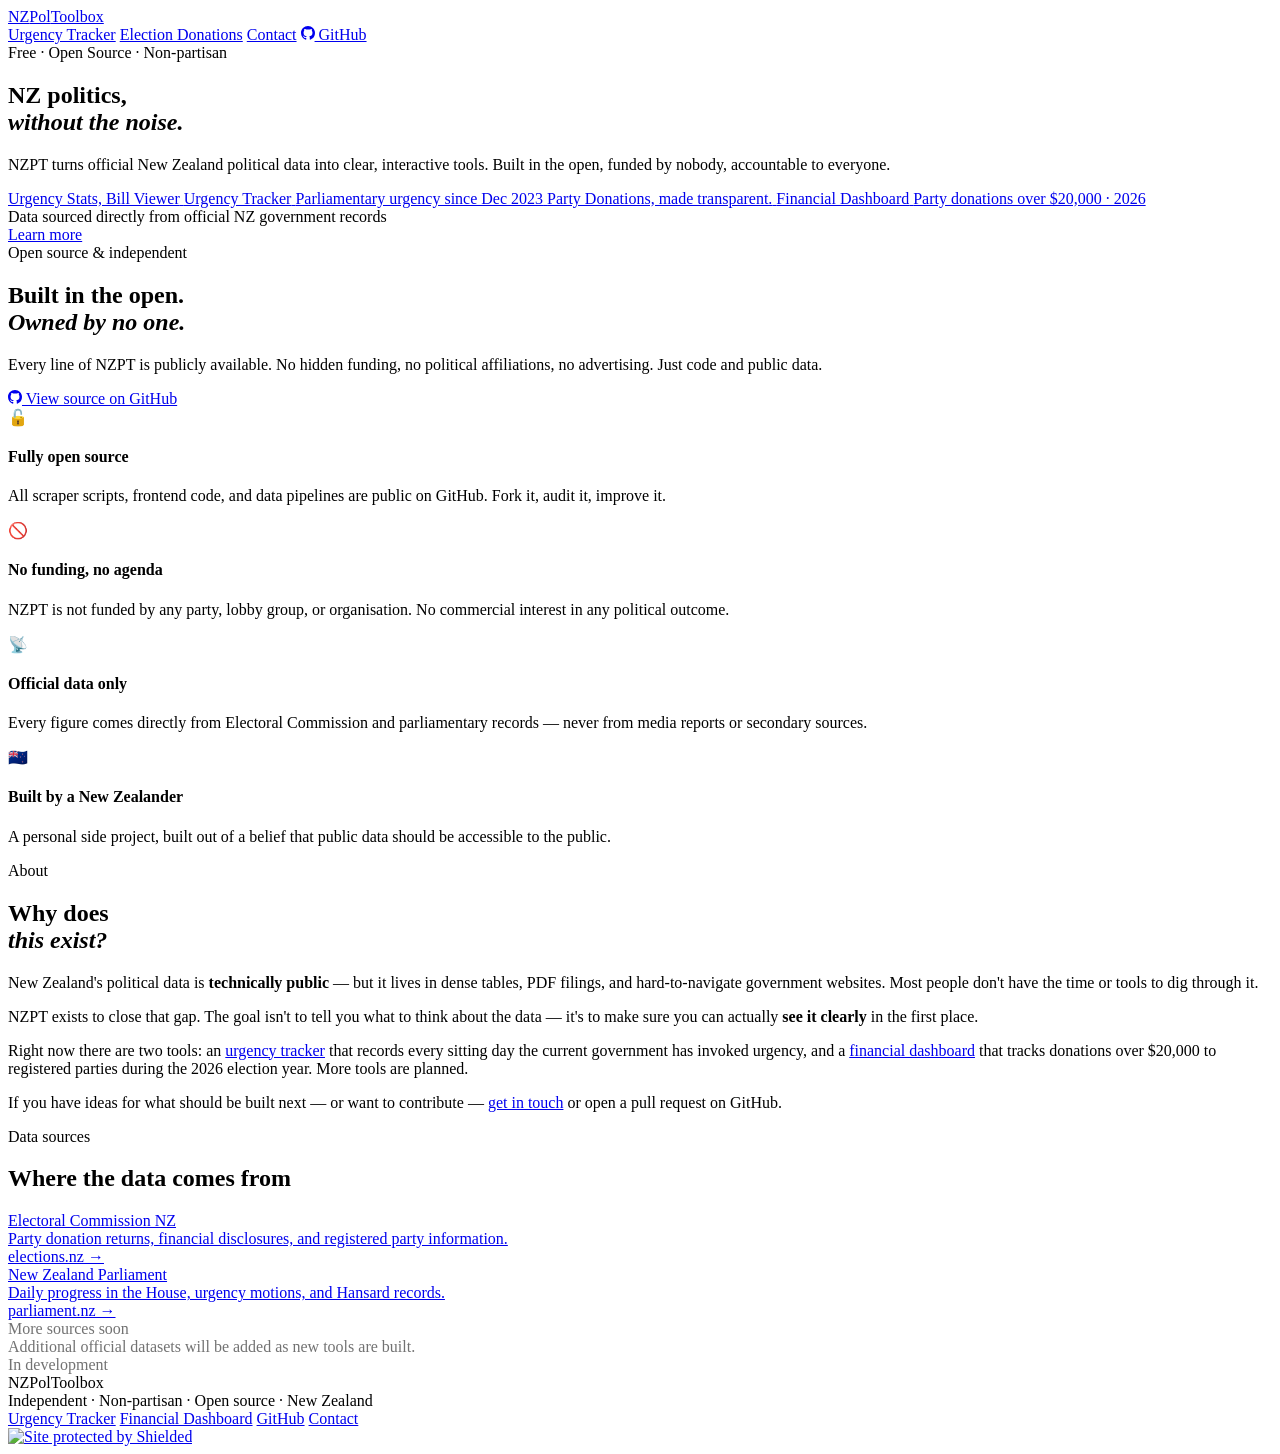
==== Web/index.html @ 0f60c4f2 "Externalise Stylesheet" ====
<!DOCTYPE html>
<html lang="en">
<head>
    <meta charset="UTF-8">
    <meta name="viewport" content="width=device-width, initial-scale=1.0, viewport-fit=cover">
    <title>NZPT · New Zealand Politics Toolbox</title>
    <meta name="description" content="NZPolToolbox is a free, open-source, non-partisan project turning official New Zealand political data into clear interactive tools.">
    <link rel="icon" type="image/ico" href="https://nzpt.cjs.nz/assets/favicon.ico">
    <meta property="og:title" content="NZPT · New Zealand Politics Toolbox">
    <meta property="og:description" content="Free, open-source tools for New Zealand political transparency.">
    <meta property="og:type" content="website">
    <meta property="og:url" content="https://nzpt.cjs.nz">

    <link rel="preconnect" href="https://fonts.googleapis.com">
    <link rel="preconnect" href="https://fonts.gstatic.com" crossorigin>
    <link href="https://fonts.googleapis.com/css2?family=Playfair+Display:ital,wght@0,700;0,900;1,700;1,900&family=DM+Mono:wght@400;500&family=DM+Sans:wght@300;400;500&display=swap" rel="stylesheet">

    <link rel="stylesheet" href="/assets/styles.css">
</head>
<body>

<header class="topbar">
    <a href="/" class="wordmark">NZ<span>Pol</span>Toolbox</a>
    <div class="topbar-links">
        <a href="/urgency/">Urgency Tracker</a>
        <a href="/finances/">Election Donations</a>
        <a href="https://cjs.nz/socials" target="_blank">Contact</a>
        <a href="https://github.com/ItsHammy" target="_blank" class="gh-link">
            <svg width="14" height="14" viewBox="0 0 24 24" fill="currentColor"><path d="M12 0C5.37 0 0 5.37 0 12c0 5.31 3.435 9.795 8.205 11.385.6.105.825-.255.825-.57 0-.285-.015-1.23-.015-2.235-3.015.555-3.795-.735-4.035-1.41-.135-.345-.72-1.41-1.23-1.695-.42-.225-1.02-.78-.015-.795.945-.015 1.62.87 1.845 1.23 1.08 1.815 2.805 1.305 3.495.99.105-.78.42-1.305.765-1.605-2.67-.3-5.46-1.335-5.46-5.925 0-1.305.465-2.385 1.23-3.225-.12-.3-.54-1.53.12-3.18 0 0 1.005-.315 3.3 1.23.96-.27 1.98-.405 3-.405s2.04.135 3 .405c2.295-1.56 3.3-1.23 3.3-1.23.66 1.65.24 2.88.12 3.18.765.84 1.23 1.905 1.23 3.225 0 4.605-2.805 5.625-5.475 5.925.435.375.81 1.095.81 2.22 0 1.605-.015 2.895-.015 3.3 0 .315.225.69.825.57A12.02 12.02 0 0 0 24 12c0-6.63-5.37-12-12-12z"/></svg>
            GitHub
        </a>
    </div>
</header>

<!-- Hero -->
<section class="hero">
    <div class="hero-kicker">Free · Open Source · Non-partisan</div>

    <h1>NZ politics,<br><em>without the noise.</em></h1>

    <p class="hero-sub">
        NZPT turns official New Zealand political data into clear, interactive tools. Built in the open, funded by nobody, accountable to everyone.
    </p>

    <div class="cta-pair">
        <a href="/urgency/" class="cta-btn cta-primary">
            <span class="btn-label">Urgency Stats, Bill Viewer</span>
            <span class="btn-title">Urgency Tracker</span>
            <span class="btn-desc">Parliamentary urgency since Dec 2023</span>
        </a>
        <a href="/finances/" class="cta-btn cta-secondary">
            <span class="btn-label">Party Donations, made transparent.</span>
            <span class="btn-title">Financial Dashboard</span>
            <span class="btn-desc">Party donations over $20,000 · 2026</span>
        </a>
    </div>

    <div class="hero-note">Data sourced directly from official NZ government records</div>

    <a href="#about" class="scroll-hint">Learn more</a>
</section>

<!-- Open Source -->
<section class="oss-section" id="about">
    <div class="oss-inner">
        <div>
            <span class="section-tag">Open source & independent</span>
            <h2>Built in the open.<br><em>Owned by no one.</em></h2>
            <p>Every line of NZPT is publicly available. No hidden funding, no political affiliations, no advertising. Just code and public data.</p>
            <a href="https://github.com/ItsHammy" target="_blank" class="oss-btn">
                <svg width="14" height="14" viewBox="0 0 24 24" fill="currentColor"><path d="M12 0C5.37 0 0 5.37 0 12c0 5.31 3.435 9.795 8.205 11.385.6.105.825-.255.825-.57 0-.285-.015-1.23-.015-2.235-3.015.555-3.795-.735-4.035-1.41-.135-.345-.72-1.41-1.23-1.695-.42-.225-1.02-.78-.015-.795.945-.015 1.62.87 1.845 1.23 1.08 1.815 2.805 1.305 3.495.99.105-.78.42-1.305.765-1.605-2.67-.3-5.46-1.335-5.46-5.925 0-1.305.465-2.385 1.23-3.225-.12-.3-.54-1.53.12-3.18 0 0 1.005-.315 3.3 1.23.96-.27 1.98-.405 3-.405s2.04.135 3 .405c2.295-1.56 3.3-1.23 3.3-1.23.66 1.65.24 2.88.12 3.18.765.84 1.23 1.905 1.23 3.225 0 4.605-2.805 5.625-5.475 5.925.435.375.81 1.095.81 2.22 0 1.605-.015 2.895-.015 3.3 0 .315.225.69.825.57A12.02 12.02 0 0 0 24 12c0-6.63-5.37-12-12-12z"/></svg>
                View source on GitHub
            </a>
        </div>
        <div class="oss-points">
            <div class="oss-point">
                <div class="oss-icon">🔓</div>
                <div>
                    <h4>Fully open source</h4>
                    <p>All scraper scripts, frontend code, and data pipelines are public on GitHub. Fork it, audit it, improve it.</p>
                </div>
            </div>
            <div class="oss-point">
                <div class="oss-icon">🚫</div>
                <div>
                    <h4>No funding, no agenda</h4>
                    <p>NZPT is not funded by any party, lobby group, or organisation. No commercial interest in any political outcome.</p>
                </div>
            </div>
            <div class="oss-point">
                <div class="oss-icon">📡</div>
                <div>
                    <h4>Official data only</h4>
                    <p>Every figure comes directly from Electoral Commission and parliamentary records — never from media reports or secondary sources.</p>
                </div>
            </div>
            <div class="oss-point">
                <div class="oss-icon">🇳🇿</div>
                <div>
                    <h4>Built by a New Zealander</h4>
                    <p>A personal side project, built out of a belief that public data should be accessible to the public.</p>
                </div>
            </div>
        </div>
    </div>
</section>

<!-- Mission -->
<section class="section-border">
    <div class="mission-inner">
        <div class="mission-aside">
            <span class="tag">About</span>
            <h2>Why does<br><em>this exist?</em></h2>
        </div>
        <div class="mission-body">
            <p>
                New Zealand's political data is <strong>technically public</strong> — but it lives in dense tables, PDF filings, and hard-to-navigate government websites. Most people don't have the time or tools to dig through it.
            </p>
            <p>
                NZPT exists to close that gap. The goal isn't to tell you what to think about the data — it's to make sure you can actually <strong>see it clearly</strong> in the first place.
            </p>
            <p>
                Right now there are two tools: an <a href="/urgency/">urgency tracker</a> that records every sitting day the current government has invoked urgency, and a <a href="/financial/">financial dashboard</a> that tracks donations over $20,000 to registered parties during the 2026 election year. More tools are planned.
            </p>
            <p>
                If you have ideas for what should be built next — or want to contribute — <a href="https://cjs.nz/socials" target="_blank">get in touch</a> or open a pull request on GitHub.
            </p>
        </div>
    </div>
</section>

<!-- Data sources -->
<section class="sources-section">
    <div class="sources-inner">
        <span class="tag">Data sources</span>
        <h2>Where the data comes from</h2>
        <div class="sources-grid">
            <a href="https://elections.nz" target="_blank" class="source-card">
                <div class="source-name">Electoral Commission NZ</div>
                <div class="source-desc">Party donation returns, financial disclosures, and registered party information.</div>
                <div class="source-link">elections.nz →</div>
            </a>
            <a href="https://parliament.nz" target="_blank" class="source-card">
                <div class="source-name">New Zealand Parliament</div>
                <div class="source-desc">Daily progress in the House, urgency motions, and Hansard records.</div>
                <div class="source-link">parliament.nz →</div>
            </a>
            <div class="source-card" style="cursor:default; opacity:0.55">
                <div class="source-name">More sources soon</div>
                <div class="source-desc">Additional official datasets will be added as new tools are built.</div>
                <div class="source-link">In development</div>
            </div>
        </div>
    </div>
</section>

<!-- Footer -->
<footer class="site-footer">
    <div>
        <div class="footer-wordmark">NZ<span>Pol</span>Toolbox</div>
        <div class="footer-copy">Independent · Non-partisan · Open source · New Zealand</div>
    </div>
    <div class="footer-links">
        <a href="/urgency/">Urgency Tracker</a>
        <a href="/financial/">Financial Dashboard</a>
        <a href="https://github.com/ItsHammy" target="_blank">GitHub</a>
        <a href="https://cjs.nz/socials" target="_blank">Contact</a>
    </div>
    <a href="#" id="shielded-logo">
        <img alt="Site protected by Shielded" src="https://shielded.co.nz/img/custom-logo.png" height="48" width="48">
    </a>
</footer>

<script src="https://staticcdn.co.nz/embed/embed.js"></script>
<script>
    window.onload = function () {
        var frameName = new ds07o6pcmkorn({
            openElementId: "#shielded-logo",
            modalID: "modal",
        });
        frameName.init();
    };
</script>

</body>
</html>
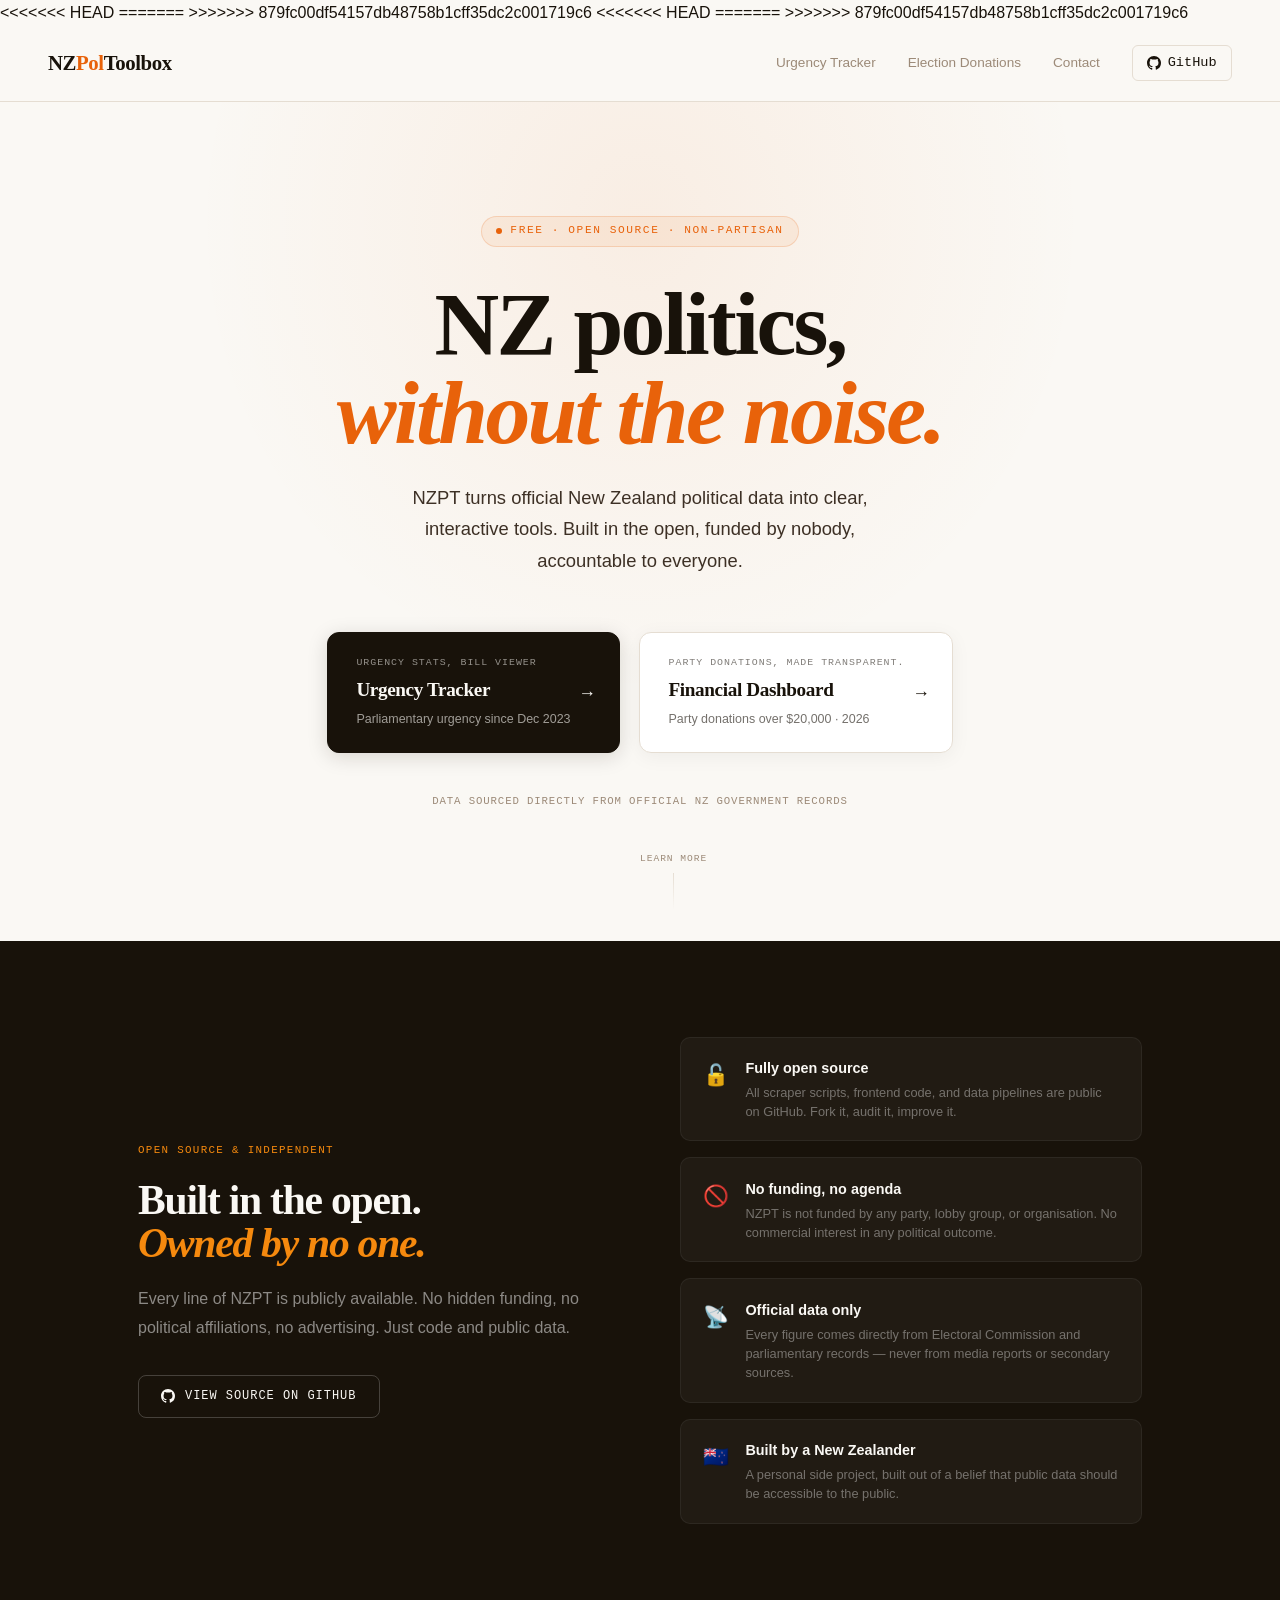
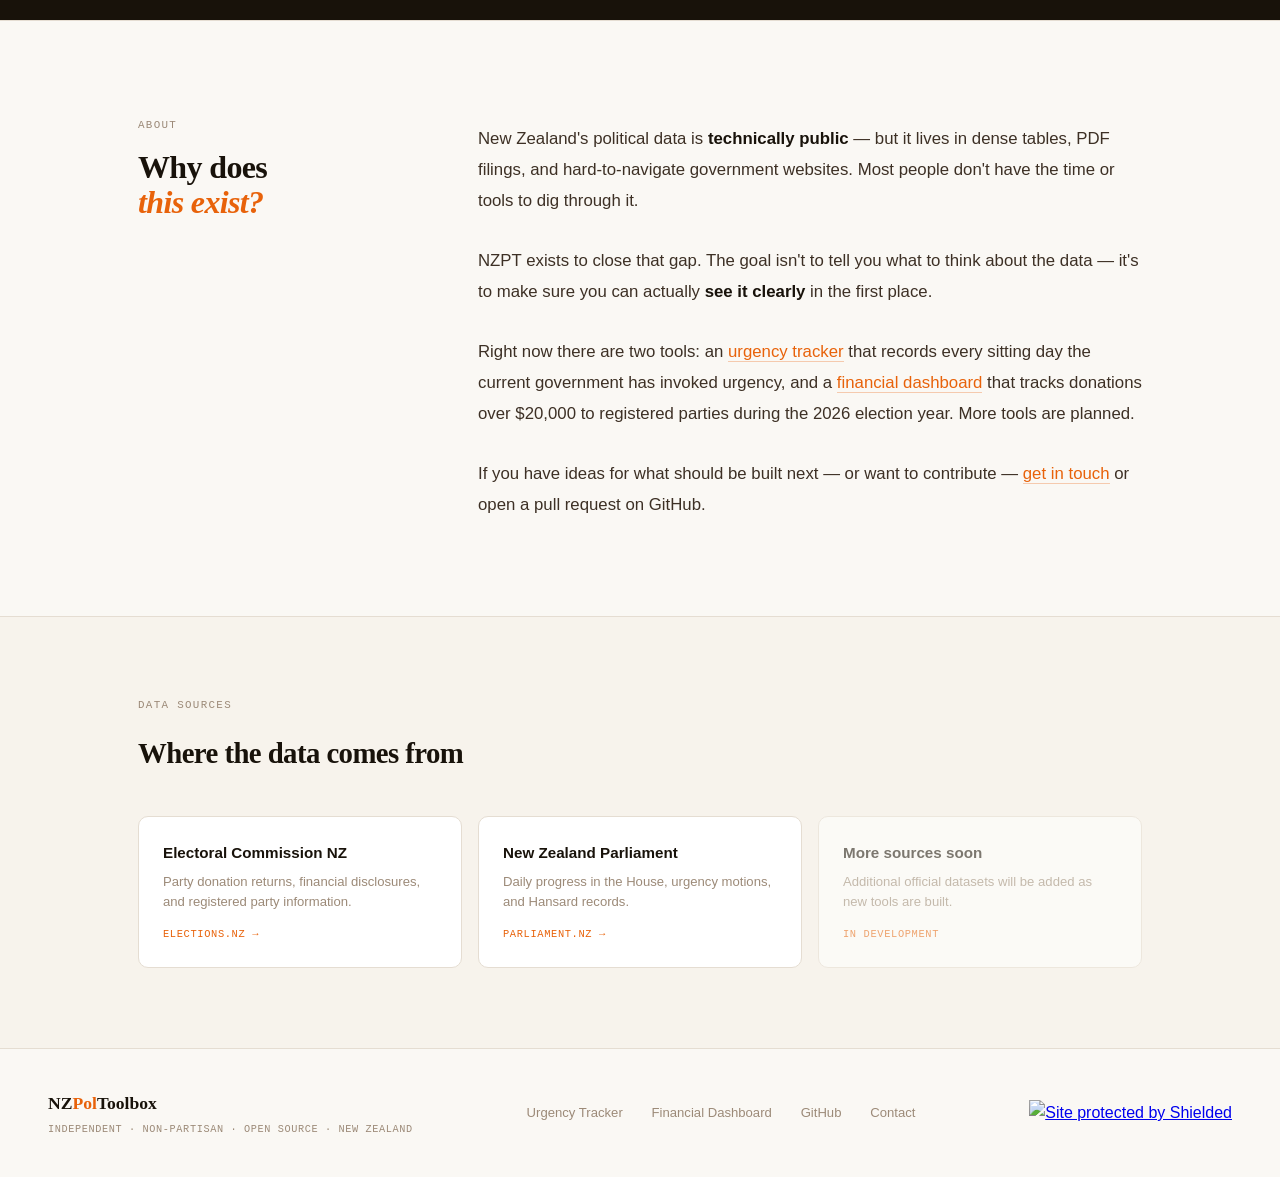
==== commit 710f52a1: "Merge branch 'main' of https://github.com/ItsHammy/nzpt" ====
--- a/Web/index.html
+++ b/Web/index.html
@@ -3,10 +3,17 @@
 <head>
     <meta charset="UTF-8">
     <meta name="viewport" content="width=device-width, initial-scale=1.0, viewport-fit=cover">
+<<<<<<< HEAD
+    <title>NZPT — New Zealand Politics Toolbox</title>
+    <meta name="description" content="NZPolToolbox is a free, open-source, non-partisan project turning official New Zealand political data into clear interactive tools.">
+    <link rel="icon" type="image/ico" href="https://nzpt.cjs.nz/assets/favicon.ico">
+    <meta property="og:title" content="NZPT — New Zealand Politics Toolbox">
+=======
     <title>NZPT · New Zealand Politics Toolbox</title>
     <meta name="description" content="NZPolToolbox is a free, open-source, non-partisan project turning official New Zealand political data into clear interactive tools.">
     <link rel="icon" type="image/ico" href="https://nzpt.cjs.nz/assets/favicon.ico">
     <meta property="og:title" content="NZPT · New Zealand Politics Toolbox">
+>>>>>>> 879fc00df54157db48758b1cff35dc2c001719c6
     <meta property="og:description" content="Free, open-source tools for New Zealand political transparency.">
     <meta property="og:type" content="website">
     <meta property="og:url" content="https://nzpt.cjs.nz">
@@ -15,7 +22,597 @@
     <link rel="preconnect" href="https://fonts.gstatic.com" crossorigin>
     <link href="https://fonts.googleapis.com/css2?family=Playfair+Display:ital,wght@0,700;0,900;1,700;1,900&family=DM+Mono:wght@400;500&family=DM+Sans:wght@300;400;500&display=swap" rel="stylesheet">
 
-    <link rel="stylesheet" href="/assets/styles.css">
+<<<<<<< HEAD
+    <link rel="stylesheet" href="assets/styles.css">
+=======
+    <style>
+        :root {
+            --cream:   #f7f3ec;
+            --paper:   #faf8f4;
+            --white:   #ffffff;
+            --ink:     #18120a;
+            --ink2:    #3d3025;
+            --muted:   #9c8a78;
+            --border:  #e5ddd2;
+            --orange:  #e8620a;
+            --orange2: #f5890e;
+            --font-display: 'Playfair Display', Georgia, serif;
+            --font-body:    'DM Sans', sans-serif;
+            --font-mono:    'DM Mono', monospace;
+        }
+
+        *, *::before, *::after { box-sizing: border-box; margin: 0; padding: 0; }
+
+        html { scroll-behavior: smooth; }
+
+        body {
+            background: var(--paper);
+            color: var(--ink);
+            font-family: var(--font-body);
+            font-size: 16px;
+            line-height: 1.6;
+            min-height: 100vh;
+        }
+
+        /* ── Topbar ── */
+        .topbar {
+            display: flex;
+            align-items: center;
+            justify-content: space-between;
+            padding: 1.2rem 3rem;
+            border-bottom: 1px solid var(--border);
+            background: var(--paper);
+            position: sticky;
+            top: 0;
+            z-index: 50;
+        }
+
+        .wordmark {
+            font-family: var(--font-display);
+            font-size: 1.3rem;
+            font-weight: 900;
+            color: var(--ink);
+            letter-spacing: -0.02em;
+            text-decoration: none;
+        }
+
+        .wordmark span { color: var(--orange); }
+
+        .topbar-links {
+            display: flex;
+            align-items: center;
+            gap: 2rem;
+        }
+
+        .topbar-links a {
+            font-size: 0.85rem;
+            color: var(--muted);
+            text-decoration: none;
+            font-weight: 500;
+            transition: color 0.15s;
+        }
+
+        .topbar-links a:hover { color: var(--ink); }
+
+        .gh-link {
+            display: inline-flex;
+            align-items: center;
+            gap: 0.4rem;
+            font-family: var(--font-mono);
+            font-size: 0.72rem;
+            color: var(--ink) !important;
+            border: 1px solid var(--border);
+            padding: 0.4rem 0.9rem;
+            border-radius: 6px;
+            transition: border-color 0.15s !important;
+        }
+
+        .gh-link:hover { border-color: var(--ink) !important; }
+
+        /* ── Hero ── */
+        .hero {
+            min-height: calc(100vh - 61px);
+            display: flex;
+            flex-direction: column;
+            align-items: center;
+            justify-content: center;
+            text-align: center;
+            padding: 5rem 2rem 6rem;
+            position: relative;
+        }
+
+        .hero::before {
+            content: '';
+            position: absolute;
+            top: 0; left: 50%;
+            transform: translateX(-50%);
+            width: 900px;
+            height: 600px;
+            background: radial-gradient(ellipse at 50% 20%, rgba(232,98,10,0.07) 0%, transparent 70%);
+            pointer-events: none;
+        }
+
+        .hero-kicker {
+            display: inline-flex;
+            align-items: center;
+            gap: 0.5rem;
+            font-family: var(--font-mono);
+            font-size: 0.7rem;
+            text-transform: uppercase;
+            letter-spacing: 0.14em;
+            color: var(--orange);
+            background: rgba(232,98,10,0.07);
+            border: 1px solid rgba(232,98,10,0.18);
+            padding: 0.35rem 0.9rem;
+            border-radius: 20px;
+            margin-bottom: 2rem;
+            animation: fadeUp 0.5s ease 0.1s both;
+        }
+
+        .hero-kicker::before {
+            content: '';
+            width: 6px; height: 6px;
+            background: var(--orange);
+            border-radius: 50%;
+            animation: blink 2s ease infinite;
+        }
+
+        @keyframes blink {
+            0%, 100% { opacity: 1; }
+            50%       { opacity: 0.3; }
+        }
+
+        .hero h1 {
+            font-family: var(--font-display);
+            font-size: clamp(3.2rem, 7vw, 6.5rem);
+            font-weight: 900;
+            line-height: 1.0;
+            letter-spacing: -0.03em;
+            color: var(--ink);
+            max-width: 820px;
+            margin-bottom: 1.5rem;
+            animation: fadeUp 0.5s ease 0.2s both;
+        }
+
+        .hero h1 em {
+            font-style: italic;
+            color: var(--orange);
+        }
+
+        .hero-sub {
+            font-size: 1.15rem;
+            color: var(--ink2);
+            max-width: 500px;
+            font-weight: 300;
+            line-height: 1.7;
+            margin-bottom: 3.5rem;
+            animation: fadeUp 0.5s ease 0.3s both;
+        }
+
+        /* ── CTA buttons ── */
+        .cta-pair {
+            display: flex;
+            gap: 1.2rem;
+            flex-wrap: wrap;
+            justify-content: center;
+            margin-bottom: 2.5rem;
+            animation: fadeUp 0.5s ease 0.4s both;
+        }
+
+        .cta-btn {
+            display: flex;
+            flex-direction: column;
+            align-items: flex-start;
+            gap: 0.25rem;
+            padding: 1.4rem 3rem 1.4rem 1.8rem;
+            border-radius: 12px;
+            text-decoration: none;
+            min-width: 240px;
+            transition: all 0.22s cubic-bezier(0.2,0.9,0.4,1.1);
+            position: relative;
+            overflow: hidden;
+        }
+
+        .cta-btn::after {
+            content: '→';
+            position: absolute;
+            right: 1.4rem;
+            top: 50%;
+            transform: translateY(-50%);
+            font-size: 1.1rem;
+            transition: transform 0.2s;
+        }
+
+        .cta-btn:hover { transform: translateY(-4px); }
+        .cta-btn:hover::after { transform: translateY(-50%) translateX(5px); }
+
+        .btn-label {
+            font-family: var(--font-mono);
+            font-size: 0.62rem;
+            text-transform: uppercase;
+            letter-spacing: 0.1em;
+            opacity: 0.55;
+        }
+
+        .btn-title {
+            font-family: var(--font-display);
+            font-size: 1.2rem;
+            font-weight: 700;
+            letter-spacing: -0.02em;
+        }
+
+        .btn-desc {
+            font-size: 0.78rem;
+            opacity: 0.6;
+            font-weight: 400;
+        }
+
+        .cta-primary {
+            background: var(--ink);
+            color: var(--paper);
+            border: 1px solid var(--ink);
+            box-shadow: 0 4px 20px rgba(24,18,10,0.15);
+        }
+
+        .cta-primary:hover {
+            box-shadow: 0 14px 36px rgba(24,18,10,0.22);
+        }
+
+        .cta-secondary {
+            background: var(--white);
+            color: var(--ink);
+            border: 1px solid var(--border);
+            box-shadow: 0 4px 20px rgba(24,18,10,0.05);
+        }
+
+        .cta-secondary:hover {
+            border-color: var(--orange);
+            box-shadow: 0 14px 36px rgba(232,98,10,0.12);
+        }
+
+        .hero-note {
+            font-family: var(--font-mono);
+            font-size: 0.67rem;
+            color: var(--muted);
+            text-transform: uppercase;
+            letter-spacing: 0.08em;
+            animation: fadeUp 0.5s ease 0.5s both;
+        }
+
+        .scroll-hint {
+            position: absolute;
+            bottom: 2rem;
+            left: 50%;
+            transform: translateX(-50%);
+            display: flex;
+            flex-direction: column;
+            align-items: center;
+            gap: 0.4rem;
+            font-family: var(--font-mono);
+            font-size: 0.6rem;
+            text-transform: uppercase;
+            letter-spacing: 0.1em;
+            color: var(--muted);
+            animation: fadeUp 0.5s ease 0.9s both;
+            text-decoration: none;
+        }
+
+        .scroll-hint::after {
+            content: '';
+            width: 1px;
+            height: 36px;
+            background: linear-gradient(to bottom, var(--border), transparent);
+            animation: scrollDrop 1.8s ease infinite;
+        }
+
+        @keyframes scrollDrop {
+            0%   { transform: scaleY(0); transform-origin: top; opacity: 1; }
+            50%  { transform: scaleY(1); transform-origin: top; opacity: 1; }
+            51%  { transform: scaleY(1); transform-origin: bottom; }
+            100% { transform: scaleY(0); transform-origin: bottom; opacity: 0; }
+        }
+
+        /* ── Shared section styles ── */
+        .section-border { border-top: 1px solid var(--border); }
+
+        /* ── OSS section ── */
+        .oss-section {
+            background: var(--ink);
+            color: var(--paper);
+            border-top: none;
+        }
+
+        .oss-inner {
+            max-width: 1100px;
+            margin: 0 auto;
+            padding: 6rem 3rem;
+            display: grid;
+            grid-template-columns: 1fr 1fr;
+            gap: 5rem;
+            align-items: center;
+        }
+
+        .section-tag {
+            font-family: var(--font-mono);
+            font-size: 0.68rem;
+            text-transform: uppercase;
+            letter-spacing: 0.12em;
+            color: var(--orange2);
+            display: block;
+            margin-bottom: 1.2rem;
+        }
+
+        .oss-inner h2 {
+            font-family: var(--font-display);
+            font-size: 2.6rem;
+            font-weight: 900;
+            letter-spacing: -0.03em;
+            line-height: 1.05;
+            color: var(--paper);
+            margin-bottom: 1.2rem;
+        }
+
+        .oss-inner h2 em { font-style: italic; color: var(--orange2); }
+
+        .oss-inner > div > p {
+            font-size: 1rem;
+            color: rgba(255,255,255,0.5);
+            line-height: 1.8;
+            font-weight: 300;
+            margin-bottom: 2rem;
+        }
+
+        .oss-btn {
+            display: inline-flex;
+            align-items: center;
+            gap: 0.6rem;
+            font-family: var(--font-mono);
+            font-size: 0.75rem;
+            text-transform: uppercase;
+            letter-spacing: 0.08em;
+            color: var(--paper);
+            border: 1px solid rgba(255,255,255,0.2);
+            padding: 0.7rem 1.4rem;
+            border-radius: 8px;
+            text-decoration: none;
+            transition: all 0.15s;
+        }
+
+        .oss-btn:hover {
+            background: rgba(255,255,255,0.06);
+            border-color: rgba(255,255,255,0.4);
+        }
+
+        .oss-points {
+            display: flex;
+            flex-direction: column;
+            gap: 1rem;
+        }
+
+        .oss-point {
+            display: flex;
+            gap: 1rem;
+            align-items: flex-start;
+            padding: 1.2rem 1.4rem;
+            background: rgba(255,255,255,0.04);
+            border: 1px solid rgba(255,255,255,0.06);
+            border-radius: 10px;
+        }
+
+        .oss-icon { font-size: 1.3rem; flex-shrink: 0; margin-top: 0.1rem; }
+
+        .oss-point h4 {
+            font-size: 0.9rem;
+            font-weight: 600;
+            color: var(--paper);
+            margin-bottom: 0.2rem;
+        }
+
+        .oss-point p {
+            font-size: 0.8rem;
+            color: rgba(255,255,255,0.38);
+            line-height: 1.5;
+        }
+
+        /* ── Mission section ── */
+        .mission-inner {
+            max-width: 1100px;
+            margin: 0 auto;
+            padding: 6rem 3rem;
+            display: grid;
+            grid-template-columns: 260px 1fr;
+            gap: 5rem;
+            align-items: start;
+        }
+
+        .mission-aside {
+            position: sticky;
+            top: 100px;
+        }
+
+        .mission-aside .tag {
+            font-family: var(--font-mono);
+            font-size: 0.68rem;
+            text-transform: uppercase;
+            letter-spacing: 0.12em;
+            color: var(--muted);
+            display: block;
+            margin-bottom: 1rem;
+        }
+
+        .mission-aside h2 {
+            font-family: var(--font-display);
+            font-size: 2rem;
+            font-weight: 700;
+            letter-spacing: -0.02em;
+            line-height: 1.1;
+            color: var(--ink);
+        }
+
+        .mission-aside h2 em { font-style: italic; color: var(--orange); }
+
+        .mission-body {
+            display: flex;
+            flex-direction: column;
+            gap: 1.8rem;
+            padding-top: 0.4rem;
+        }
+
+        .mission-body p {
+            font-size: 1.05rem;
+            color: var(--ink2);
+            line-height: 1.85;
+            font-weight: 300;
+        }
+
+        .mission-body strong { font-weight: 600; color: var(--ink); }
+
+        .mission-body a {
+            color: var(--orange);
+            text-decoration: none;
+            border-bottom: 1px solid rgba(232,98,10,0.3);
+            transition: border-color 0.15s;
+        }
+
+        .mission-body a:hover { border-color: var(--orange); }
+
+        /* ── Sources section ── */
+        .sources-section {
+            background: var(--cream);
+            border-top: 1px solid var(--border);
+        }
+
+        .sources-inner {
+            max-width: 1100px;
+            margin: 0 auto;
+            padding: 5rem 3rem;
+        }
+
+        .sources-inner .tag {
+            font-family: var(--font-mono);
+            font-size: 0.68rem;
+            text-transform: uppercase;
+            letter-spacing: 0.12em;
+            color: var(--muted);
+            display: block;
+            margin-bottom: 1rem;
+        }
+
+        .sources-inner h2 {
+            font-family: var(--font-display);
+            font-size: 1.8rem;
+            font-weight: 700;
+            letter-spacing: -0.02em;
+            color: var(--ink);
+            margin-bottom: 2.5rem;
+        }
+
+        .sources-grid {
+            display: grid;
+            grid-template-columns: repeat(3, 1fr);
+            gap: 1rem;
+        }
+
+        .source-card {
+            background: var(--white);
+            border: 1px solid var(--border);
+            border-radius: 10px;
+            padding: 1.5rem;
+            text-decoration: none;
+            color: inherit;
+            display: flex;
+            flex-direction: column;
+            gap: 0.4rem;
+            transition: all 0.15s;
+        }
+
+        .source-card:hover {
+            border-color: var(--orange);
+            box-shadow: 0 4px 16px rgba(232,98,10,0.08);
+        }
+
+        .source-name { font-size: 0.95rem; font-weight: 600; color: var(--ink); }
+        .source-desc { font-size: 0.82rem; color: var(--muted); line-height: 1.5; }
+
+        .source-link {
+            font-family: var(--font-mono);
+            font-size: 0.65rem;
+            color: var(--orange);
+            text-transform: uppercase;
+            letter-spacing: 0.06em;
+            margin-top: 0.5rem;
+        }
+
+        /* ── Footer ── */
+        .site-footer {
+            border-top: 1px solid var(--border);
+            padding: 2.5rem 3rem;
+            display: flex;
+            align-items: center;
+            justify-content: space-between;
+            flex-wrap: wrap;
+            gap: 1.5rem;
+        }
+
+        .footer-wordmark {
+            font-family: var(--font-display);
+            font-size: 1.1rem;
+            font-weight: 700;
+            color: var(--ink);
+        }
+
+        .footer-wordmark span { color: var(--orange); }
+
+        .footer-copy {
+            font-family: var(--font-mono);
+            font-size: 0.64rem;
+            color: var(--muted);
+            text-transform: uppercase;
+            letter-spacing: 0.06em;
+            margin-top: 0.25rem;
+        }
+
+        .footer-links {
+            display: flex;
+            gap: 1.8rem;
+        }
+
+        .footer-links a {
+            font-size: 0.82rem;
+            color: var(--muted);
+            text-decoration: none;
+            transition: color 0.15s;
+        }
+
+        .footer-links a:hover { color: var(--ink); }
+
+        /* ── Animations ── */
+        @keyframes fadeUp {
+            from { opacity: 0; transform: translateY(18px); }
+            to   { opacity: 1; transform: translateY(0); }
+        }
+
+        /* ── Responsive ── */
+        @media (max-width: 860px) {
+            .topbar { padding: 1rem 1.5rem; }
+            .topbar-links a:not(.gh-link) { display: none; }
+            .hero { padding: 4rem 1.5rem 6rem; }
+            .cta-pair { gap: 0.8rem; }
+            .oss-inner { grid-template-columns: 1fr; gap: 3rem; padding: 4rem 1.5rem; }
+            .mission-inner { grid-template-columns: 1fr; gap: 2rem; padding: 4rem 1.5rem; }
+            .mission-aside { position: static; }
+            .sources-inner { padding: 4rem 1.5rem; }
+            .sources-grid { grid-template-columns: 1fr; }
+            .site-footer { padding: 2rem 1.5rem; flex-direction: column; align-items: flex-start; }
+        }
+
+        @media (max-width: 540px) {
+            .hero h1 { font-size: 2.8rem; }
+            .cta-btn { min-width: 100%; }
+            .cta-pair { flex-direction: column; }
+        }
+    </style>
+>>>>>>> 879fc00df54157db48758b1cff35dc2c001719c6
 </head>
 <body>
 
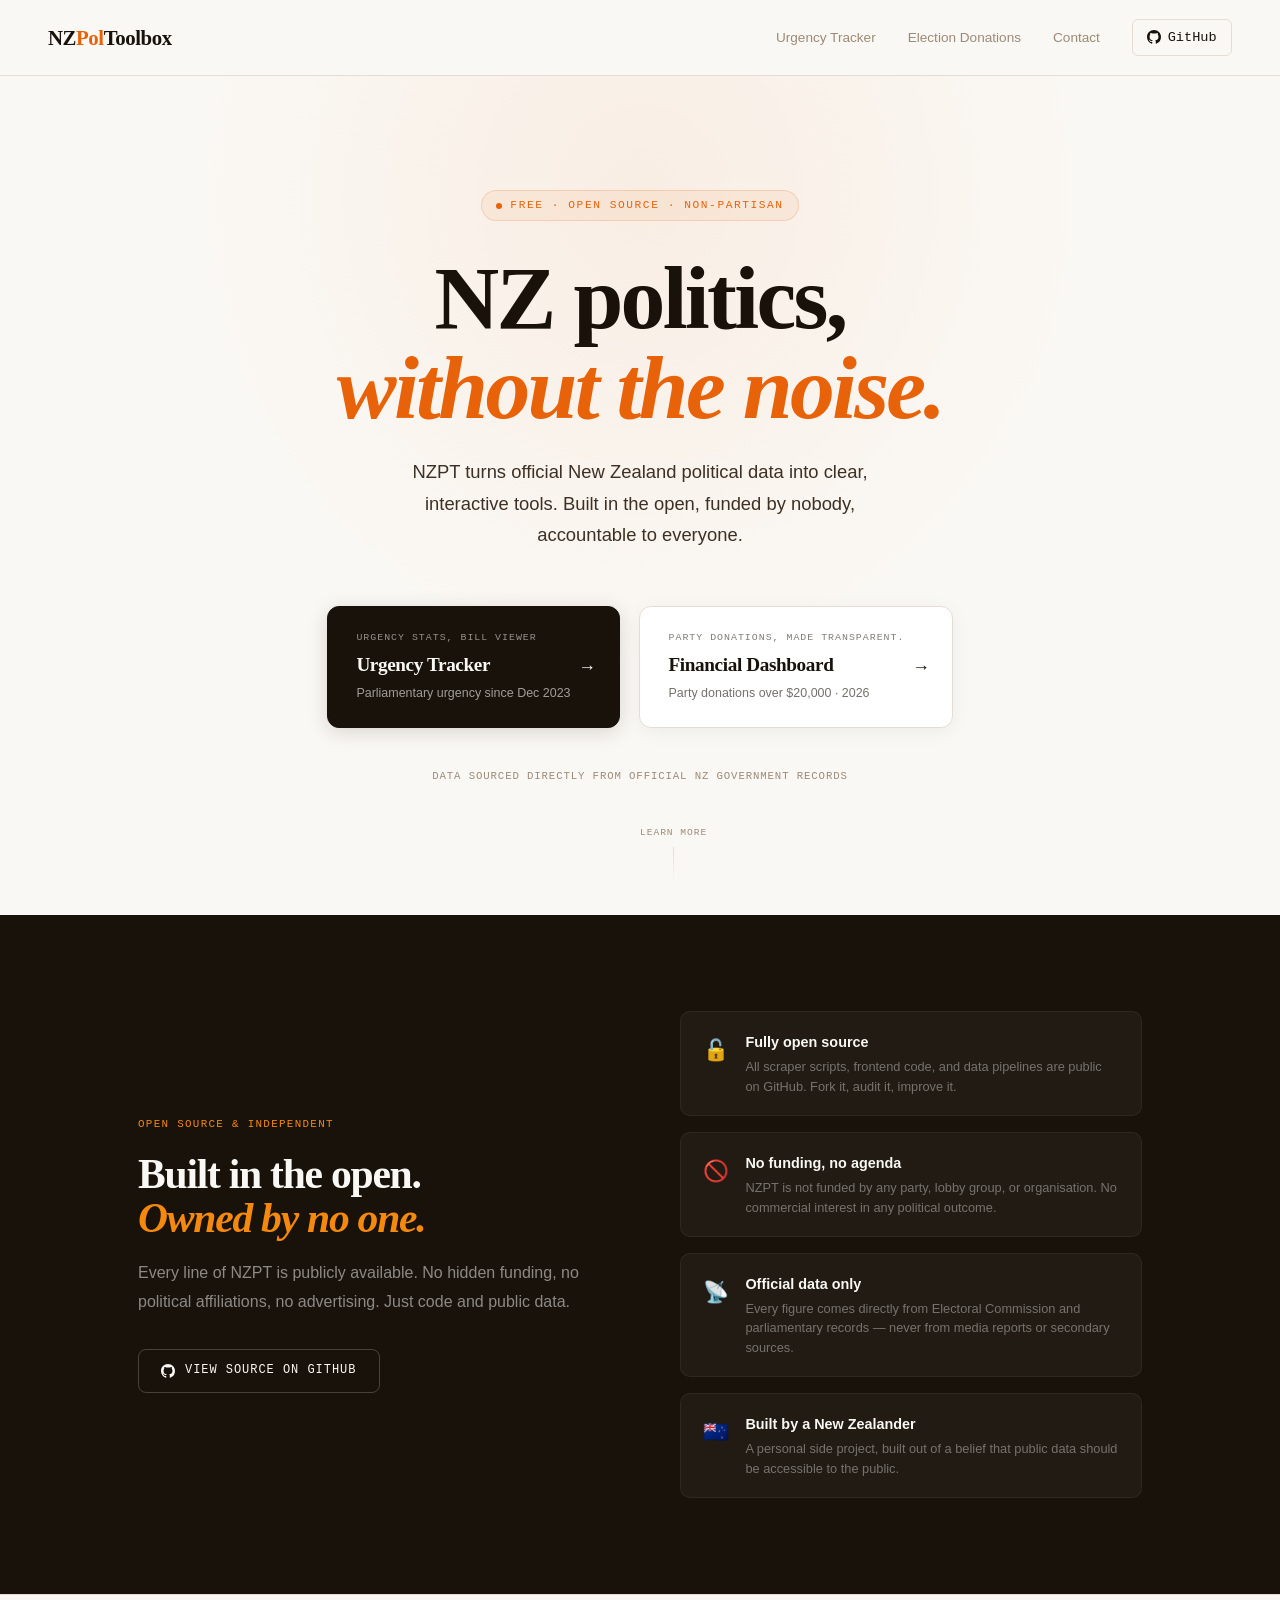
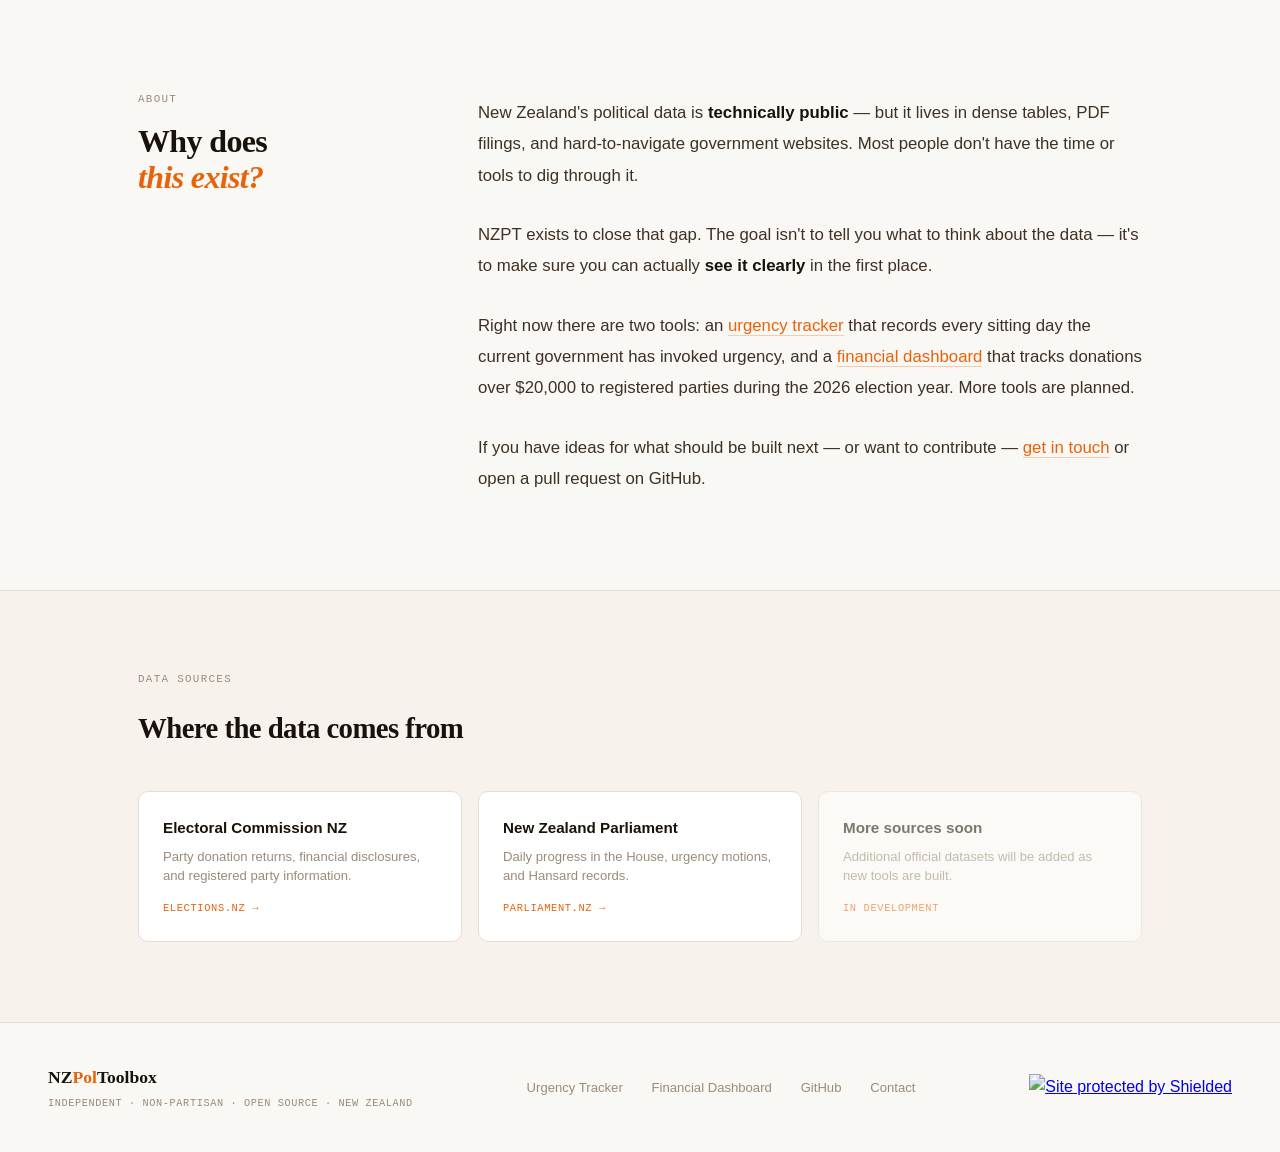
==== commit f1331125: "Fix Merge Conflicts" ====
--- a/Web/index.html
+++ b/Web/index.html
@@ -3,17 +3,10 @@
 <head>
     <meta charset="UTF-8">
     <meta name="viewport" content="width=device-width, initial-scale=1.0, viewport-fit=cover">
-<<<<<<< HEAD
     <title>NZPT — New Zealand Politics Toolbox</title>
     <meta name="description" content="NZPolToolbox is a free, open-source, non-partisan project turning official New Zealand political data into clear interactive tools.">
     <link rel="icon" type="image/ico" href="https://nzpt.cjs.nz/assets/favicon.ico">
     <meta property="og:title" content="NZPT — New Zealand Politics Toolbox">
-=======
-    <title>NZPT · New Zealand Politics Toolbox</title>
-    <meta name="description" content="NZPolToolbox is a free, open-source, non-partisan project turning official New Zealand political data into clear interactive tools.">
-    <link rel="icon" type="image/ico" href="https://nzpt.cjs.nz/assets/favicon.ico">
-    <meta property="og:title" content="NZPT · New Zealand Politics Toolbox">
->>>>>>> 879fc00df54157db48758b1cff35dc2c001719c6
     <meta property="og:description" content="Free, open-source tools for New Zealand political transparency.">
     <meta property="og:type" content="website">
     <meta property="og:url" content="https://nzpt.cjs.nz">
@@ -22,597 +15,7 @@
     <link rel="preconnect" href="https://fonts.gstatic.com" crossorigin>
     <link href="https://fonts.googleapis.com/css2?family=Playfair+Display:ital,wght@0,700;0,900;1,700;1,900&family=DM+Mono:wght@400;500&family=DM+Sans:wght@300;400;500&display=swap" rel="stylesheet">
 
-<<<<<<< HEAD
-    <link rel="stylesheet" href="assets/styles.css">
-=======
-    <style>
-        :root {
-            --cream:   #f7f3ec;
-            --paper:   #faf8f4;
-            --white:   #ffffff;
-            --ink:     #18120a;
-            --ink2:    #3d3025;
-            --muted:   #9c8a78;
-            --border:  #e5ddd2;
-            --orange:  #e8620a;
-            --orange2: #f5890e;
-            --font-display: 'Playfair Display', Georgia, serif;
-            --font-body:    'DM Sans', sans-serif;
-            --font-mono:    'DM Mono', monospace;
-        }
-
-        *, *::before, *::after { box-sizing: border-box; margin: 0; padding: 0; }
-
-        html { scroll-behavior: smooth; }
-
-        body {
-            background: var(--paper);
-            color: var(--ink);
-            font-family: var(--font-body);
-            font-size: 16px;
-            line-height: 1.6;
-            min-height: 100vh;
-        }
-
-        /* ── Topbar ── */
-        .topbar {
-            display: flex;
-            align-items: center;
-            justify-content: space-between;
-            padding: 1.2rem 3rem;
-            border-bottom: 1px solid var(--border);
-            background: var(--paper);
-            position: sticky;
-            top: 0;
-            z-index: 50;
-        }
-
-        .wordmark {
-            font-family: var(--font-display);
-            font-size: 1.3rem;
-            font-weight: 900;
-            color: var(--ink);
-            letter-spacing: -0.02em;
-            text-decoration: none;
-        }
-
-        .wordmark span { color: var(--orange); }
-
-        .topbar-links {
-            display: flex;
-            align-items: center;
-            gap: 2rem;
-        }
-
-        .topbar-links a {
-            font-size: 0.85rem;
-            color: var(--muted);
-            text-decoration: none;
-            font-weight: 500;
-            transition: color 0.15s;
-        }
-
-        .topbar-links a:hover { color: var(--ink); }
-
-        .gh-link {
-            display: inline-flex;
-            align-items: center;
-            gap: 0.4rem;
-            font-family: var(--font-mono);
-            font-size: 0.72rem;
-            color: var(--ink) !important;
-            border: 1px solid var(--border);
-            padding: 0.4rem 0.9rem;
-            border-radius: 6px;
-            transition: border-color 0.15s !important;
-        }
-
-        .gh-link:hover { border-color: var(--ink) !important; }
-
-        /* ── Hero ── */
-        .hero {
-            min-height: calc(100vh - 61px);
-            display: flex;
-            flex-direction: column;
-            align-items: center;
-            justify-content: center;
-            text-align: center;
-            padding: 5rem 2rem 6rem;
-            position: relative;
-        }
-
-        .hero::before {
-            content: '';
-            position: absolute;
-            top: 0; left: 50%;
-            transform: translateX(-50%);
-            width: 900px;
-            height: 600px;
-            background: radial-gradient(ellipse at 50% 20%, rgba(232,98,10,0.07) 0%, transparent 70%);
-            pointer-events: none;
-        }
-
-        .hero-kicker {
-            display: inline-flex;
-            align-items: center;
-            gap: 0.5rem;
-            font-family: var(--font-mono);
-            font-size: 0.7rem;
-            text-transform: uppercase;
-            letter-spacing: 0.14em;
-            color: var(--orange);
-            background: rgba(232,98,10,0.07);
-            border: 1px solid rgba(232,98,10,0.18);
-            padding: 0.35rem 0.9rem;
-            border-radius: 20px;
-            margin-bottom: 2rem;
-            animation: fadeUp 0.5s ease 0.1s both;
-        }
-
-        .hero-kicker::before {
-            content: '';
-            width: 6px; height: 6px;
-            background: var(--orange);
-            border-radius: 50%;
-            animation: blink 2s ease infinite;
-        }
-
-        @keyframes blink {
-            0%, 100% { opacity: 1; }
-            50%       { opacity: 0.3; }
-        }
-
-        .hero h1 {
-            font-family: var(--font-display);
-            font-size: clamp(3.2rem, 7vw, 6.5rem);
-            font-weight: 900;
-            line-height: 1.0;
-            letter-spacing: -0.03em;
-            color: var(--ink);
-            max-width: 820px;
-            margin-bottom: 1.5rem;
-            animation: fadeUp 0.5s ease 0.2s both;
-        }
-
-        .hero h1 em {
-            font-style: italic;
-            color: var(--orange);
-        }
-
-        .hero-sub {
-            font-size: 1.15rem;
-            color: var(--ink2);
-            max-width: 500px;
-            font-weight: 300;
-            line-height: 1.7;
-            margin-bottom: 3.5rem;
-            animation: fadeUp 0.5s ease 0.3s both;
-        }
-
-        /* ── CTA buttons ── */
-        .cta-pair {
-            display: flex;
-            gap: 1.2rem;
-            flex-wrap: wrap;
-            justify-content: center;
-            margin-bottom: 2.5rem;
-            animation: fadeUp 0.5s ease 0.4s both;
-        }
-
-        .cta-btn {
-            display: flex;
-            flex-direction: column;
-            align-items: flex-start;
-            gap: 0.25rem;
-            padding: 1.4rem 3rem 1.4rem 1.8rem;
-            border-radius: 12px;
-            text-decoration: none;
-            min-width: 240px;
-            transition: all 0.22s cubic-bezier(0.2,0.9,0.4,1.1);
-            position: relative;
-            overflow: hidden;
-        }
-
-        .cta-btn::after {
-            content: '→';
-            position: absolute;
-            right: 1.4rem;
-            top: 50%;
-            transform: translateY(-50%);
-            font-size: 1.1rem;
-            transition: transform 0.2s;
-        }
-
-        .cta-btn:hover { transform: translateY(-4px); }
-        .cta-btn:hover::after { transform: translateY(-50%) translateX(5px); }
-
-        .btn-label {
-            font-family: var(--font-mono);
-            font-size: 0.62rem;
-            text-transform: uppercase;
-            letter-spacing: 0.1em;
-            opacity: 0.55;
-        }
-
-        .btn-title {
-            font-family: var(--font-display);
-            font-size: 1.2rem;
-            font-weight: 700;
-            letter-spacing: -0.02em;
-        }
-
-        .btn-desc {
-            font-size: 0.78rem;
-            opacity: 0.6;
-            font-weight: 400;
-        }
-
-        .cta-primary {
-            background: var(--ink);
-            color: var(--paper);
-            border: 1px solid var(--ink);
-            box-shadow: 0 4px 20px rgba(24,18,10,0.15);
-        }
-
-        .cta-primary:hover {
-            box-shadow: 0 14px 36px rgba(24,18,10,0.22);
-        }
-
-        .cta-secondary {
-            background: var(--white);
-            color: var(--ink);
-            border: 1px solid var(--border);
-            box-shadow: 0 4px 20px rgba(24,18,10,0.05);
-        }
-
-        .cta-secondary:hover {
-            border-color: var(--orange);
-            box-shadow: 0 14px 36px rgba(232,98,10,0.12);
-        }
-
-        .hero-note {
-            font-family: var(--font-mono);
-            font-size: 0.67rem;
-            color: var(--muted);
-            text-transform: uppercase;
-            letter-spacing: 0.08em;
-            animation: fadeUp 0.5s ease 0.5s both;
-        }
-
-        .scroll-hint {
-            position: absolute;
-            bottom: 2rem;
-            left: 50%;
-            transform: translateX(-50%);
-            display: flex;
-            flex-direction: column;
-            align-items: center;
-            gap: 0.4rem;
-            font-family: var(--font-mono);
-            font-size: 0.6rem;
-            text-transform: uppercase;
-            letter-spacing: 0.1em;
-            color: var(--muted);
-            animation: fadeUp 0.5s ease 0.9s both;
-            text-decoration: none;
-        }
-
-        .scroll-hint::after {
-            content: '';
-            width: 1px;
-            height: 36px;
-            background: linear-gradient(to bottom, var(--border), transparent);
-            animation: scrollDrop 1.8s ease infinite;
-        }
-
-        @keyframes scrollDrop {
-            0%   { transform: scaleY(0); transform-origin: top; opacity: 1; }
-            50%  { transform: scaleY(1); transform-origin: top; opacity: 1; }
-            51%  { transform: scaleY(1); transform-origin: bottom; }
-            100% { transform: scaleY(0); transform-origin: bottom; opacity: 0; }
-        }
-
-        /* ── Shared section styles ── */
-        .section-border { border-top: 1px solid var(--border); }
-
-        /* ── OSS section ── */
-        .oss-section {
-            background: var(--ink);
-            color: var(--paper);
-            border-top: none;
-        }
-
-        .oss-inner {
-            max-width: 1100px;
-            margin: 0 auto;
-            padding: 6rem 3rem;
-            display: grid;
-            grid-template-columns: 1fr 1fr;
-            gap: 5rem;
-            align-items: center;
-        }
-
-        .section-tag {
-            font-family: var(--font-mono);
-            font-size: 0.68rem;
-            text-transform: uppercase;
-            letter-spacing: 0.12em;
-            color: var(--orange2);
-            display: block;
-            margin-bottom: 1.2rem;
-        }
-
-        .oss-inner h2 {
-            font-family: var(--font-display);
-            font-size: 2.6rem;
-            font-weight: 900;
-            letter-spacing: -0.03em;
-            line-height: 1.05;
-            color: var(--paper);
-            margin-bottom: 1.2rem;
-        }
-
-        .oss-inner h2 em { font-style: italic; color: var(--orange2); }
-
-        .oss-inner > div > p {
-            font-size: 1rem;
-            color: rgba(255,255,255,0.5);
-            line-height: 1.8;
-            font-weight: 300;
-            margin-bottom: 2rem;
-        }
-
-        .oss-btn {
-            display: inline-flex;
-            align-items: center;
-            gap: 0.6rem;
-            font-family: var(--font-mono);
-            font-size: 0.75rem;
-            text-transform: uppercase;
-            letter-spacing: 0.08em;
-            color: var(--paper);
-            border: 1px solid rgba(255,255,255,0.2);
-            padding: 0.7rem 1.4rem;
-            border-radius: 8px;
-            text-decoration: none;
-            transition: all 0.15s;
-        }
-
-        .oss-btn:hover {
-            background: rgba(255,255,255,0.06);
-            border-color: rgba(255,255,255,0.4);
-        }
-
-        .oss-points {
-            display: flex;
-            flex-direction: column;
-            gap: 1rem;
-        }
-
-        .oss-point {
-            display: flex;
-            gap: 1rem;
-            align-items: flex-start;
-            padding: 1.2rem 1.4rem;
-            background: rgba(255,255,255,0.04);
-            border: 1px solid rgba(255,255,255,0.06);
-            border-radius: 10px;
-        }
-
-        .oss-icon { font-size: 1.3rem; flex-shrink: 0; margin-top: 0.1rem; }
-
-        .oss-point h4 {
-            font-size: 0.9rem;
-            font-weight: 600;
-            color: var(--paper);
-            margin-bottom: 0.2rem;
-        }
-
-        .oss-point p {
-            font-size: 0.8rem;
-            color: rgba(255,255,255,0.38);
-            line-height: 1.5;
-        }
-
-        /* ── Mission section ── */
-        .mission-inner {
-            max-width: 1100px;
-            margin: 0 auto;
-            padding: 6rem 3rem;
-            display: grid;
-            grid-template-columns: 260px 1fr;
-            gap: 5rem;
-            align-items: start;
-        }
-
-        .mission-aside {
-            position: sticky;
-            top: 100px;
-        }
-
-        .mission-aside .tag {
-            font-family: var(--font-mono);
-            font-size: 0.68rem;
-            text-transform: uppercase;
-            letter-spacing: 0.12em;
-            color: var(--muted);
-            display: block;
-            margin-bottom: 1rem;
-        }
-
-        .mission-aside h2 {
-            font-family: var(--font-display);
-            font-size: 2rem;
-            font-weight: 700;
-            letter-spacing: -0.02em;
-            line-height: 1.1;
-            color: var(--ink);
-        }
-
-        .mission-aside h2 em { font-style: italic; color: var(--orange); }
-
-        .mission-body {
-            display: flex;
-            flex-direction: column;
-            gap: 1.8rem;
-            padding-top: 0.4rem;
-        }
-
-        .mission-body p {
-            font-size: 1.05rem;
-            color: var(--ink2);
-            line-height: 1.85;
-            font-weight: 300;
-        }
-
-        .mission-body strong { font-weight: 600; color: var(--ink); }
-
-        .mission-body a {
-            color: var(--orange);
-            text-decoration: none;
-            border-bottom: 1px solid rgba(232,98,10,0.3);
-            transition: border-color 0.15s;
-        }
-
-        .mission-body a:hover { border-color: var(--orange); }
-
-        /* ── Sources section ── */
-        .sources-section {
-            background: var(--cream);
-            border-top: 1px solid var(--border);
-        }
-
-        .sources-inner {
-            max-width: 1100px;
-            margin: 0 auto;
-            padding: 5rem 3rem;
-        }
-
-        .sources-inner .tag {
-            font-family: var(--font-mono);
-            font-size: 0.68rem;
-            text-transform: uppercase;
-            letter-spacing: 0.12em;
-            color: var(--muted);
-            display: block;
-            margin-bottom: 1rem;
-        }
-
-        .sources-inner h2 {
-            font-family: var(--font-display);
-            font-size: 1.8rem;
-            font-weight: 700;
-            letter-spacing: -0.02em;
-            color: var(--ink);
-            margin-bottom: 2.5rem;
-        }
-
-        .sources-grid {
-            display: grid;
-            grid-template-columns: repeat(3, 1fr);
-            gap: 1rem;
-        }
-
-        .source-card {
-            background: var(--white);
-            border: 1px solid var(--border);
-            border-radius: 10px;
-            padding: 1.5rem;
-            text-decoration: none;
-            color: inherit;
-            display: flex;
-            flex-direction: column;
-            gap: 0.4rem;
-            transition: all 0.15s;
-        }
-
-        .source-card:hover {
-            border-color: var(--orange);
-            box-shadow: 0 4px 16px rgba(232,98,10,0.08);
-        }
-
-        .source-name { font-size: 0.95rem; font-weight: 600; color: var(--ink); }
-        .source-desc { font-size: 0.82rem; color: var(--muted); line-height: 1.5; }
-
-        .source-link {
-            font-family: var(--font-mono);
-            font-size: 0.65rem;
-            color: var(--orange);
-            text-transform: uppercase;
-            letter-spacing: 0.06em;
-            margin-top: 0.5rem;
-        }
-
-        /* ── Footer ── */
-        .site-footer {
-            border-top: 1px solid var(--border);
-            padding: 2.5rem 3rem;
-            display: flex;
-            align-items: center;
-            justify-content: space-between;
-            flex-wrap: wrap;
-            gap: 1.5rem;
-        }
-
-        .footer-wordmark {
-            font-family: var(--font-display);
-            font-size: 1.1rem;
-            font-weight: 700;
-            color: var(--ink);
-        }
-
-        .footer-wordmark span { color: var(--orange); }
-
-        .footer-copy {
-            font-family: var(--font-mono);
-            font-size: 0.64rem;
-            color: var(--muted);
-            text-transform: uppercase;
-            letter-spacing: 0.06em;
-            margin-top: 0.25rem;
-        }
-
-        .footer-links {
-            display: flex;
-            gap: 1.8rem;
-        }
-
-        .footer-links a {
-            font-size: 0.82rem;
-            color: var(--muted);
-            text-decoration: none;
-            transition: color 0.15s;
-        }
-
-        .footer-links a:hover { color: var(--ink); }
-
-        /* ── Animations ── */
-        @keyframes fadeUp {
-            from { opacity: 0; transform: translateY(18px); }
-            to   { opacity: 1; transform: translateY(0); }
-        }
-
-        /* ── Responsive ── */
-        @media (max-width: 860px) {
-            .topbar { padding: 1rem 1.5rem; }
-            .topbar-links a:not(.gh-link) { display: none; }
-            .hero { padding: 4rem 1.5rem 6rem; }
-            .cta-pair { gap: 0.8rem; }
-            .oss-inner { grid-template-columns: 1fr; gap: 3rem; padding: 4rem 1.5rem; }
-            .mission-inner { grid-template-columns: 1fr; gap: 2rem; padding: 4rem 1.5rem; }
-            .mission-aside { position: static; }
-            .sources-inner { padding: 4rem 1.5rem; }
-            .sources-grid { grid-template-columns: 1fr; }
-            .site-footer { padding: 2rem 1.5rem; flex-direction: column; align-items: flex-start; }
-        }
-
-        @media (max-width: 540px) {
-            .hero h1 { font-size: 2.8rem; }
-            .cta-btn { min-width: 100%; }
-            .cta-pair { flex-direction: column; }
-        }
-    </style>
->>>>>>> 879fc00df54157db48758b1cff35dc2c001719c6
+    <link rel="stylesheet" href="assets/style.css">
 </head>
 <body>
 
--- a/Web/assets/style.css
+++ b/Web/assets/style.css
@@ -0,0 +1,585 @@
+:root {
+            --cream:   #f7f3ec;
+            --paper:   #faf8f4;
+            --white:   #ffffff;
+            --ink:     #18120a;
+            --ink2:    #3d3025;
+            --muted:   #9c8a78;
+            --border:  #e5ddd2;
+            --orange:  #e8620a;
+            --orange2: #f5890e;
+            --font-display: 'Playfair Display', Georgia, serif;
+            --font-body:    'DM Sans', sans-serif;
+            --font-mono:    'DM Mono', monospace;
+        }
+
+        *, *::before, *::after { box-sizing: border-box; margin: 0; padding: 0; }
+
+        html { scroll-behavior: smooth; }
+
+        body {
+            background: var(--paper);
+            color: var(--ink);
+            font-family: var(--font-body);
+            font-size: 16px;
+            line-height: 1.6;
+            min-height: 100vh;
+        }
+
+        /* ── Topbar ── */
+        .topbar {
+            display: flex;
+            align-items: center;
+            justify-content: space-between;
+            padding: 1.2rem 3rem;
+            border-bottom: 1px solid var(--border);
+            background: var(--paper);
+            position: sticky;
+            top: 0;
+            z-index: 50;
+        }
+
+        .wordmark {
+            font-family: var(--font-display);
+            font-size: 1.3rem;
+            font-weight: 900;
+            color: var(--ink);
+            letter-spacing: -0.02em;
+            text-decoration: none;
+        }
+
+        .wordmark span { color: var(--orange); }
+
+        .topbar-links {
+            display: flex;
+            align-items: center;
+            gap: 2rem;
+        }
+
+        .topbar-links a {
+            font-size: 0.85rem;
+            color: var(--muted);
+            text-decoration: none;
+            font-weight: 500;
+            transition: color 0.15s;
+        }
+
+        .topbar-links a:hover { color: var(--ink); }
+
+        .gh-link {
+            display: inline-flex;
+            align-items: center;
+            gap: 0.4rem;
+            font-family: var(--font-mono);
+            font-size: 0.72rem;
+            color: var(--ink) !important;
+            border: 1px solid var(--border);
+            padding: 0.4rem 0.9rem;
+            border-radius: 6px;
+            transition: border-color 0.15s !important;
+        }
+
+        .gh-link:hover { border-color: var(--ink) !important; }
+
+        /* ── Hero ── */
+        .hero {
+            min-height: calc(100vh - 61px);
+            display: flex;
+            flex-direction: column;
+            align-items: center;
+            justify-content: center;
+            text-align: center;
+            padding: 5rem 2rem 6rem;
+            position: relative;
+        }
+
+        .hero::before {
+            content: '';
+            position: absolute;
+            top: 0; left: 50%;
+            transform: translateX(-50%);
+            width: 900px;
+            height: 600px;
+            background: radial-gradient(ellipse at 50% 20%, rgba(232,98,10,0.07) 0%, transparent 70%);
+            pointer-events: none;
+        }
+
+        .hero-kicker {
+            display: inline-flex;
+            align-items: center;
+            gap: 0.5rem;
+            font-family: var(--font-mono);
+            font-size: 0.7rem;
+            text-transform: uppercase;
+            letter-spacing: 0.14em;
+            color: var(--orange);
+            background: rgba(232,98,10,0.07);
+            border: 1px solid rgba(232,98,10,0.18);
+            padding: 0.35rem 0.9rem;
+            border-radius: 20px;
+            margin-bottom: 2rem;
+            animation: fadeUp 0.5s ease 0.1s both;
+        }
+
+        .hero-kicker::before {
+            content: '';
+            width: 6px; height: 6px;
+            background: var(--orange);
+            border-radius: 50%;
+            animation: blink 2s ease infinite;
+        }
+
+        @keyframes blink {
+            0%, 100% { opacity: 1; }
+            50%       { opacity: 0.3; }
+        }
+
+        .hero h1 {
+            font-family: var(--font-display);
+            font-size: clamp(3.2rem, 7vw, 6.5rem);
+            font-weight: 900;
+            line-height: 1.0;
+            letter-spacing: -0.03em;
+            color: var(--ink);
+            max-width: 820px;
+            margin-bottom: 1.5rem;
+            animation: fadeUp 0.5s ease 0.2s both;
+        }
+
+        .hero h1 em {
+            font-style: italic;
+            color: var(--orange);
+        }
+
+        .hero-sub {
+            font-size: 1.15rem;
+            color: var(--ink2);
+            max-width: 500px;
+            font-weight: 300;
+            line-height: 1.7;
+            margin-bottom: 3.5rem;
+            animation: fadeUp 0.5s ease 0.3s both;
+        }
+
+        /* ── CTA buttons ── */
+        .cta-pair {
+            display: flex;
+            gap: 1.2rem;
+            flex-wrap: wrap;
+            justify-content: center;
+            margin-bottom: 2.5rem;
+            animation: fadeUp 0.5s ease 0.4s both;
+        }
+
+        .cta-btn {
+            display: flex;
+            flex-direction: column;
+            align-items: flex-start;
+            gap: 0.25rem;
+            padding: 1.4rem 3rem 1.4rem 1.8rem;
+            border-radius: 12px;
+            text-decoration: none;
+            min-width: 240px;
+            transition: all 0.22s cubic-bezier(0.2,0.9,0.4,1.1);
+            position: relative;
+            overflow: hidden;
+        }
+
+        .cta-btn::after {
+            content: '→';
+            position: absolute;
+            right: 1.4rem;
+            top: 50%;
+            transform: translateY(-50%);
+            font-size: 1.1rem;
+            transition: transform 0.2s;
+        }
+
+        .cta-btn:hover { transform: translateY(-4px); }
+        .cta-btn:hover::after { transform: translateY(-50%) translateX(5px); }
+
+        .btn-label {
+            font-family: var(--font-mono);
+            font-size: 0.62rem;
+            text-transform: uppercase;
+            letter-spacing: 0.1em;
+            opacity: 0.55;
+        }
+
+        .btn-title {
+            font-family: var(--font-display);
+            font-size: 1.2rem;
+            font-weight: 700;
+            letter-spacing: -0.02em;
+        }
+
+        .btn-desc {
+            font-size: 0.78rem;
+            opacity: 0.6;
+            font-weight: 400;
+        }
+
+        .cta-primary {
+            background: var(--ink);
+            color: var(--paper);
+            border: 1px solid var(--ink);
+            box-shadow: 0 4px 20px rgba(24,18,10,0.15);
+        }
+
+        .cta-primary:hover {
+            box-shadow: 0 14px 36px rgba(24,18,10,0.22);
+        }
+
+        .cta-secondary {
+            background: var(--white);
+            color: var(--ink);
+            border: 1px solid var(--border);
+            box-shadow: 0 4px 20px rgba(24,18,10,0.05);
+        }
+
+        .cta-secondary:hover {
+            border-color: var(--orange);
+            box-shadow: 0 14px 36px rgba(232,98,10,0.12);
+        }
+
+        .hero-note {
+            font-family: var(--font-mono);
+            font-size: 0.67rem;
+            color: var(--muted);
+            text-transform: uppercase;
+            letter-spacing: 0.08em;
+            animation: fadeUp 0.5s ease 0.5s both;
+        }
+
+        .scroll-hint {
+            position: absolute;
+            bottom: 2rem;
+            left: 50%;
+            transform: translateX(-50%);
+            display: flex;
+            flex-direction: column;
+            align-items: center;
+            gap: 0.4rem;
+            font-family: var(--font-mono);
+            font-size: 0.6rem;
+            text-transform: uppercase;
+            letter-spacing: 0.1em;
+            color: var(--muted);
+            animation: fadeUp 0.5s ease 0.9s both;
+            text-decoration: none;
+        }
+
+        .scroll-hint::after {
+            content: '';
+            width: 1px;
+            height: 36px;
+            background: linear-gradient(to bottom, var(--border), transparent);
+            animation: scrollDrop 1.8s ease infinite;
+        }
+
+        @keyframes scrollDrop {
+            0%   { transform: scaleY(0); transform-origin: top; opacity: 1; }
+            50%  { transform: scaleY(1); transform-origin: top; opacity: 1; }
+            51%  { transform: scaleY(1); transform-origin: bottom; }
+            100% { transform: scaleY(0); transform-origin: bottom; opacity: 0; }
+        }
+
+        /* ── Shared section styles ── */
+        .section-border { border-top: 1px solid var(--border); }
+
+        /* ── OSS section ── */
+        .oss-section {
+            background: var(--ink);
+            color: var(--paper);
+            border-top: none;
+        }
+
+        .oss-inner {
+            max-width: 1100px;
+            margin: 0 auto;
+            padding: 6rem 3rem;
+            display: grid;
+            grid-template-columns: 1fr 1fr;
+            gap: 5rem;
+            align-items: center;
+        }
+
+        .section-tag {
+            font-family: var(--font-mono);
+            font-size: 0.68rem;
+            text-transform: uppercase;
+            letter-spacing: 0.12em;
+            color: var(--orange2);
+            display: block;
+            margin-bottom: 1.2rem;
+        }
+
+        .oss-inner h2 {
+            font-family: var(--font-display);
+            font-size: 2.6rem;
+            font-weight: 900;
+            letter-spacing: -0.03em;
+            line-height: 1.05;
+            color: var(--paper);
+            margin-bottom: 1.2rem;
+        }
+
+        .oss-inner h2 em { font-style: italic; color: var(--orange2); }
+
+        .oss-inner > div > p {
+            font-size: 1rem;
+            color: rgba(255,255,255,0.5);
+            line-height: 1.8;
+            font-weight: 300;
+            margin-bottom: 2rem;
+        }
+
+        .oss-btn {
+            display: inline-flex;
+            align-items: center;
+            gap: 0.6rem;
+            font-family: var(--font-mono);
+            font-size: 0.75rem;
+            text-transform: uppercase;
+            letter-spacing: 0.08em;
+            color: var(--paper);
+            border: 1px solid rgba(255,255,255,0.2);
+            padding: 0.7rem 1.4rem;
+            border-radius: 8px;
+            text-decoration: none;
+            transition: all 0.15s;
+        }
+
+        .oss-btn:hover {
+            background: rgba(255,255,255,0.06);
+            border-color: rgba(255,255,255,0.4);
+        }
+
+        .oss-points {
+            display: flex;
+            flex-direction: column;
+            gap: 1rem;
+        }
+
+        .oss-point {
+            display: flex;
+            gap: 1rem;
+            align-items: flex-start;
+            padding: 1.2rem 1.4rem;
+            background: rgba(255,255,255,0.04);
+            border: 1px solid rgba(255,255,255,0.06);
+            border-radius: 10px;
+        }
+
+        .oss-icon { font-size: 1.3rem; flex-shrink: 0; margin-top: 0.1rem; }
+
+        .oss-point h4 {
+            font-size: 0.9rem;
+            font-weight: 600;
+            color: var(--paper);
+            margin-bottom: 0.2rem;
+        }
+
+        .oss-point p {
+            font-size: 0.8rem;
+            color: rgba(255,255,255,0.38);
+            line-height: 1.5;
+        }
+
+        /* ── Mission section ── */
+        .mission-inner {
+            max-width: 1100px;
+            margin: 0 auto;
+            padding: 6rem 3rem;
+            display: grid;
+            grid-template-columns: 260px 1fr;
+            gap: 5rem;
+            align-items: start;
+        }
+
+        .mission-aside {
+            position: sticky;
+            top: 100px;
+        }
+
+        .mission-aside .tag {
+            font-family: var(--font-mono);
+            font-size: 0.68rem;
+            text-transform: uppercase;
+            letter-spacing: 0.12em;
+            color: var(--muted);
+            display: block;
+            margin-bottom: 1rem;
+        }
+
+        .mission-aside h2 {
+            font-family: var(--font-display);
+            font-size: 2rem;
+            font-weight: 700;
+            letter-spacing: -0.02em;
+            line-height: 1.1;
+            color: var(--ink);
+        }
+
+        .mission-aside h2 em { font-style: italic; color: var(--orange); }
+
+        .mission-body {
+            display: flex;
+            flex-direction: column;
+            gap: 1.8rem;
+            padding-top: 0.4rem;
+        }
+
+        .mission-body p {
+            font-size: 1.05rem;
+            color: var(--ink2);
+            line-height: 1.85;
+            font-weight: 300;
+        }
+
+        .mission-body strong { font-weight: 600; color: var(--ink); }
+
+        .mission-body a {
+            color: var(--orange);
+            text-decoration: none;
+            border-bottom: 1px solid rgba(232,98,10,0.3);
+            transition: border-color 0.15s;
+        }
+
+        .mission-body a:hover { border-color: var(--orange); }
+
+        /* ── Sources section ── */
+        .sources-section {
+            background: var(--cream);
+            border-top: 1px solid var(--border);
+        }
+
+        .sources-inner {
+            max-width: 1100px;
+            margin: 0 auto;
+            padding: 5rem 3rem;
+        }
+
+        .sources-inner .tag {
+            font-family: var(--font-mono);
+            font-size: 0.68rem;
+            text-transform: uppercase;
+            letter-spacing: 0.12em;
+            color: var(--muted);
+            display: block;
+            margin-bottom: 1rem;
+        }
+
+        .sources-inner h2 {
+            font-family: var(--font-display);
+            font-size: 1.8rem;
+            font-weight: 700;
+            letter-spacing: -0.02em;
+            color: var(--ink);
+            margin-bottom: 2.5rem;
+        }
+
+        .sources-grid {
+            display: grid;
+            grid-template-columns: repeat(3, 1fr);
+            gap: 1rem;
+        }
+
+        .source-card {
+            background: var(--white);
+            border: 1px solid var(--border);
+            border-radius: 10px;
+            padding: 1.5rem;
+            text-decoration: none;
+            color: inherit;
+            display: flex;
+            flex-direction: column;
+            gap: 0.4rem;
+            transition: all 0.15s;
+        }
+
+        .source-card:hover {
+            border-color: var(--orange);
+            box-shadow: 0 4px 16px rgba(232,98,10,0.08);
+        }
+
+        .source-name { font-size: 0.95rem; font-weight: 600; color: var(--ink); }
+        .source-desc { font-size: 0.82rem; color: var(--muted); line-height: 1.5; }
+
+        .source-link {
+            font-family: var(--font-mono);
+            font-size: 0.65rem;
+            color: var(--orange);
+            text-transform: uppercase;
+            letter-spacing: 0.06em;
+            margin-top: 0.5rem;
+        }
+
+        /* ── Footer ── */
+        .site-footer {
+            border-top: 1px solid var(--border);
+            padding: 2.5rem 3rem;
+            display: flex;
+            align-items: center;
+            justify-content: space-between;
+            flex-wrap: wrap;
+            gap: 1.5rem;
+        }
+
+        .footer-wordmark {
+            font-family: var(--font-display);
+            font-size: 1.1rem;
+            font-weight: 700;
+            color: var(--ink);
+        }
+
+        .footer-wordmark span { color: var(--orange); }
+
+        .footer-copy {
+            font-family: var(--font-mono);
+            font-size: 0.64rem;
+            color: var(--muted);
+            text-transform: uppercase;
+            letter-spacing: 0.06em;
+            margin-top: 0.25rem;
+        }
+
+        .footer-links {
+            display: flex;
+            gap: 1.8rem;
+        }
+
+        .footer-links a {
+            font-size: 0.82rem;
+            color: var(--muted);
+            text-decoration: none;
+            transition: color 0.15s;
+        }
+
+        .footer-links a:hover { color: var(--ink); }
+
+        /* ── Animations ── */
+        @keyframes fadeUp {
+            from { opacity: 0; transform: translateY(18px); }
+            to   { opacity: 1; transform: translateY(0); }
+        }
+
+        /* ── Responsive ── */
+        @media (max-width: 860px) {
+            .topbar { padding: 1rem 1.5rem; }
+            .topbar-links a:not(.gh-link) { display: none; }
+            .hero { padding: 4rem 1.5rem 6rem; }
+            .cta-pair { gap: 0.8rem; }
+            .oss-inner { grid-template-columns: 1fr; gap: 3rem; padding: 4rem 1.5rem; }
+            .mission-inner { grid-template-columns: 1fr; gap: 2rem; padding: 4rem 1.5rem; }
+            .mission-aside { position: static; }
+            .sources-inner { padding: 4rem 1.5rem; }
+            .sources-grid { grid-template-columns: 1fr; }
+            .site-footer { padding: 2rem 1.5rem; flex-direction: column; align-items: flex-start; }
+        }
+
+        @media (max-width: 540px) {
+            .hero h1 { font-size: 2.8rem; }
+            .cta-btn { min-width: 100%; }
+            .cta-pair { flex-direction: column; }
+        }
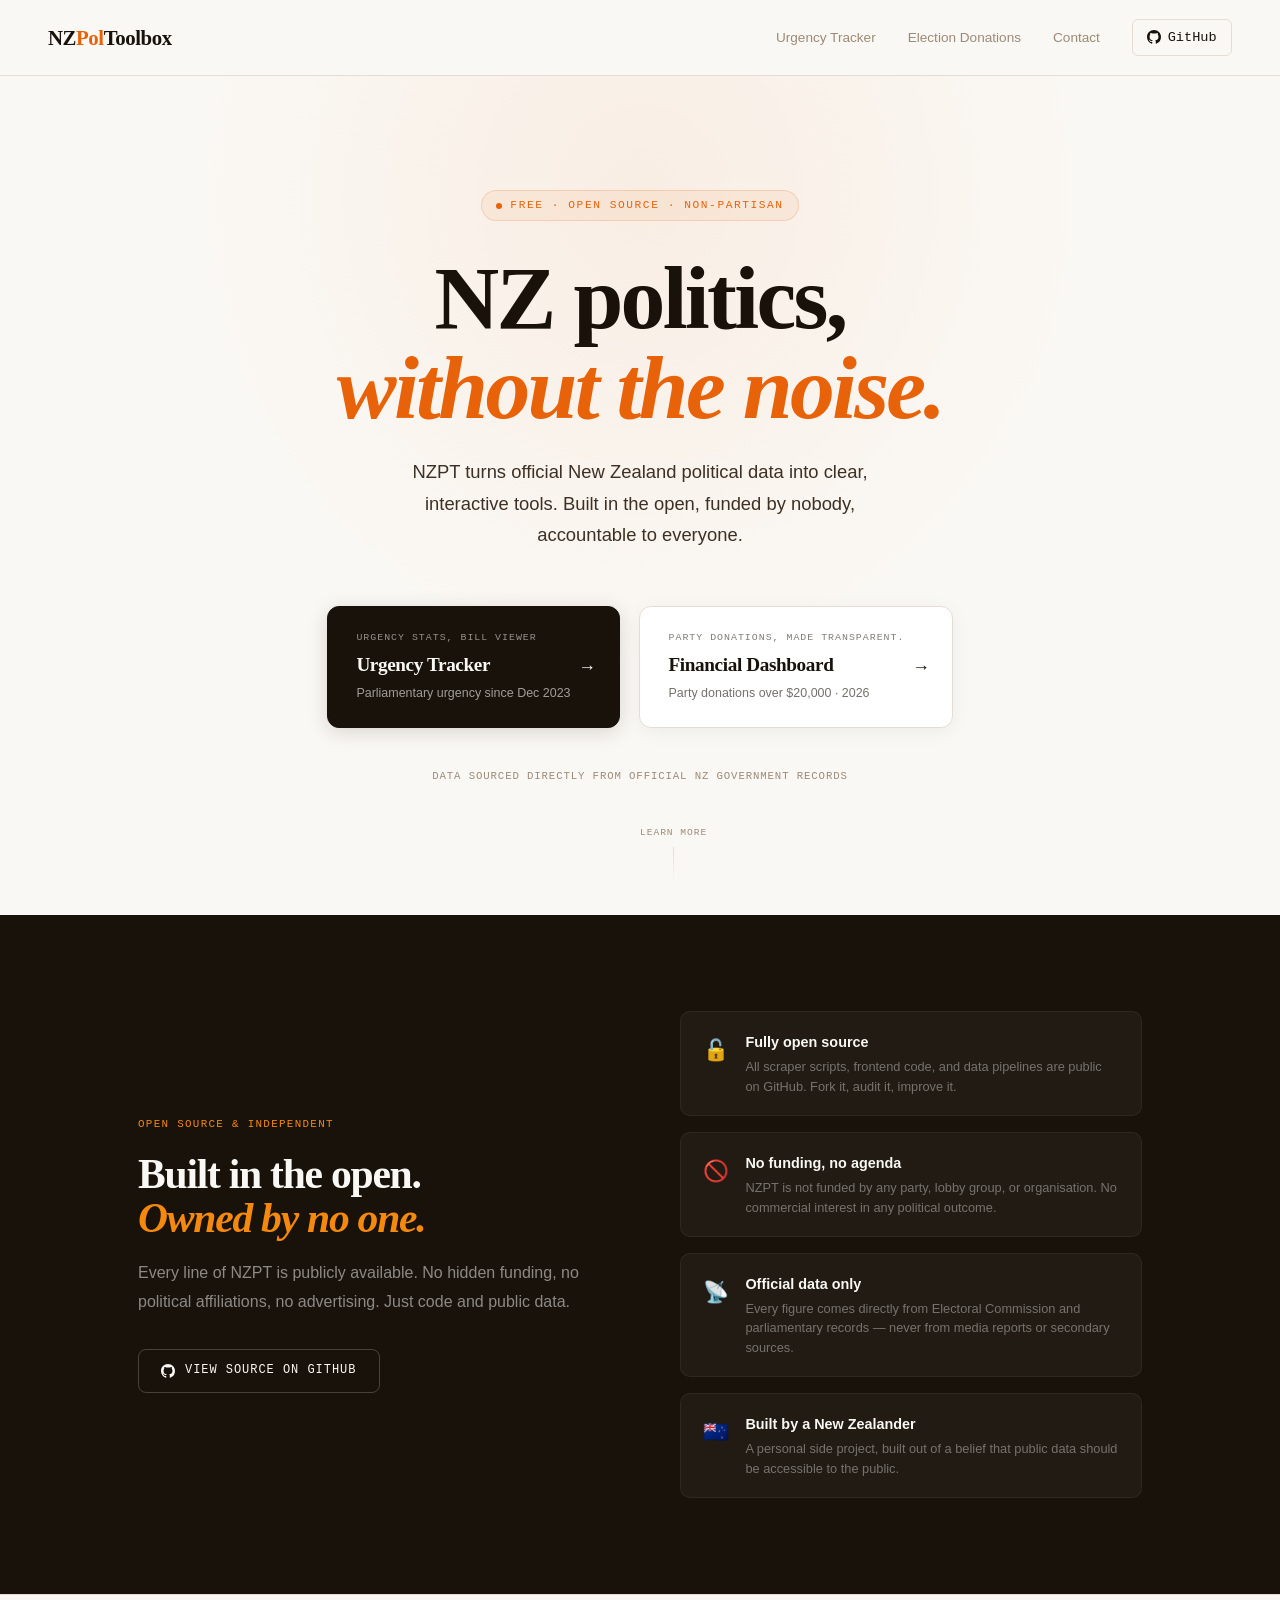
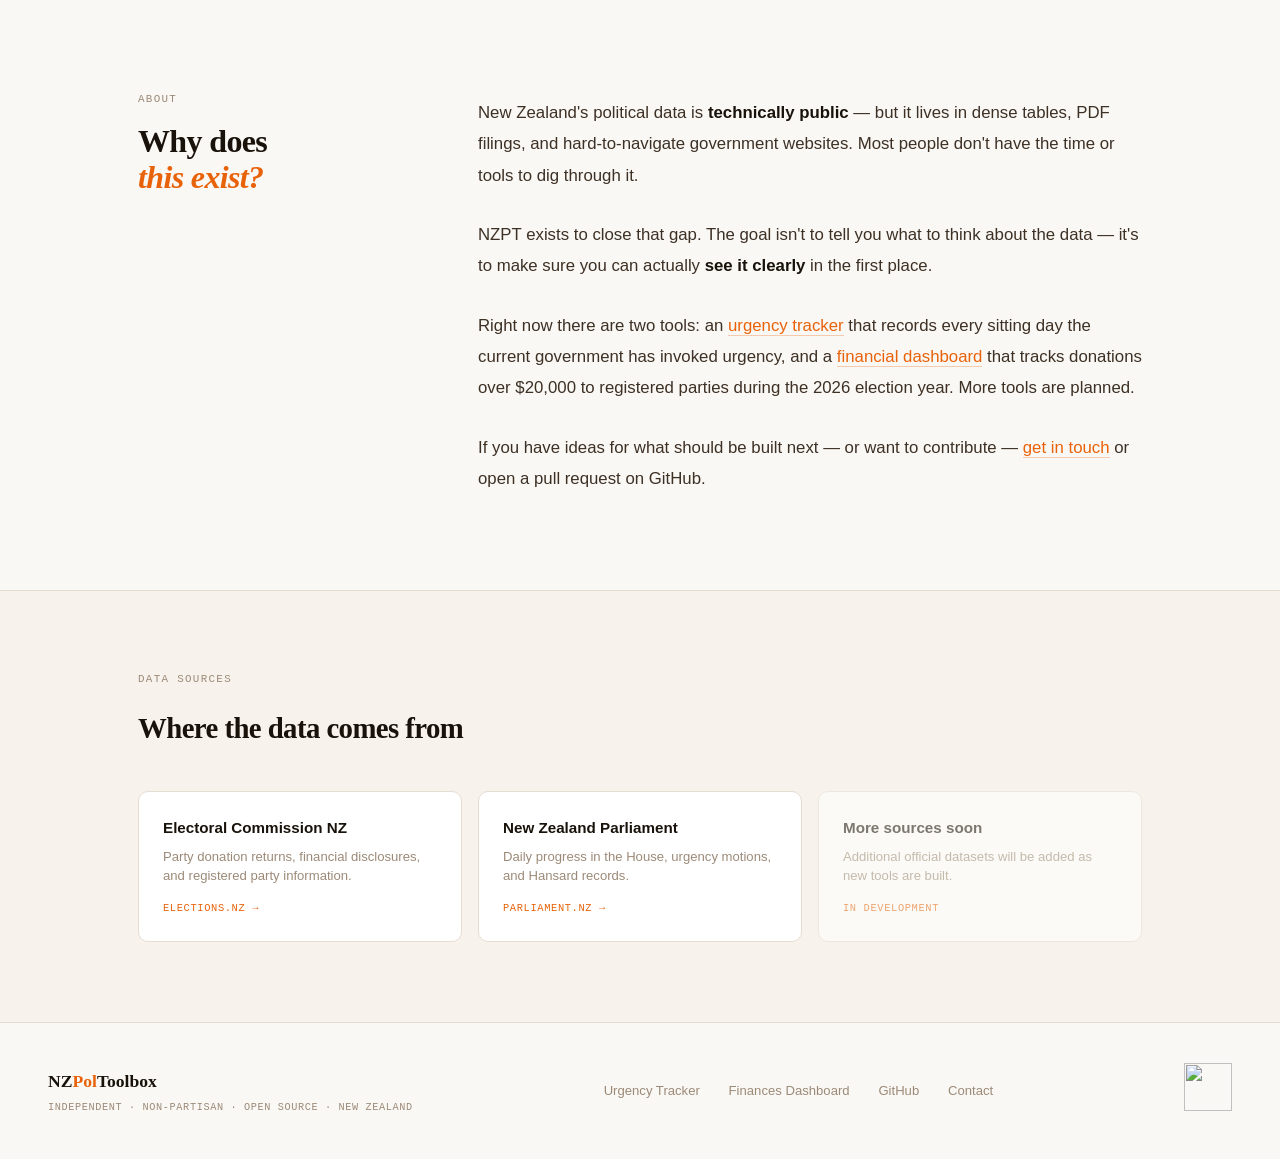
==== commit cb1b3828: "Fix Footer Links" ====
--- a/Web/index.html
+++ b/Web/index.html
@@ -1,20 +1,23 @@
 <!DOCTYPE html>
 <html lang="en">
 <head>
+    <!--Head Content-->
     <meta charset="UTF-8">
     <meta name="viewport" content="width=device-width, initial-scale=1.0, viewport-fit=cover">
     <title>NZPT — New Zealand Politics Toolbox</title>
     <meta name="description" content="NZPolToolbox is a free, open-source, non-partisan project turning official New Zealand political data into clear interactive tools.">
-    <link rel="icon" type="image/ico" href="https://nzpt.cjs.nz/assets/favicon.ico">
+    <link rel="icon" type="image/ico" href="assets/favicon.ico">
+
+    <!-- SEO -->
     <meta property="og:title" content="NZPT — New Zealand Politics Toolbox">
     <meta property="og:description" content="Free, open-source tools for New Zealand political transparency.">
     <meta property="og:type" content="website">
     <meta property="og:url" content="https://nzpt.cjs.nz">
 
+    <!-- Fonts & Styles -->
     <link rel="preconnect" href="https://fonts.googleapis.com">
     <link rel="preconnect" href="https://fonts.gstatic.com" crossorigin>
     <link href="https://fonts.googleapis.com/css2?family=Playfair+Display:ital,wght@0,700;0,900;1,700;1,900&family=DM+Mono:wght@400;500&family=DM+Sans:wght@300;400;500&display=swap" rel="stylesheet">
-
     <link rel="stylesheet" href="assets/style.css">
 </head>
 <body>
@@ -162,12 +165,12 @@
     </div>
     <div class="footer-links">
         <a href="/urgency/">Urgency Tracker</a>
-        <a href="/financial/">Financial Dashboard</a>
+        <a href="/finances/">Finances Dashboard</a>
         <a href="https://github.com/ItsHammy" target="_blank">GitHub</a>
         <a href="https://cjs.nz/socials" target="_blank">Contact</a>
     </div>
     <a href="#" id="shielded-logo">
-        <img alt="Site protected by Shielded" src="https://shielded.co.nz/img/custom-logo.png" height="48" width="48">
+        <img src="https://shielded.co.nz/img/custom-logo.png" height="48" width="48">
     </a>
 </footer>
 
